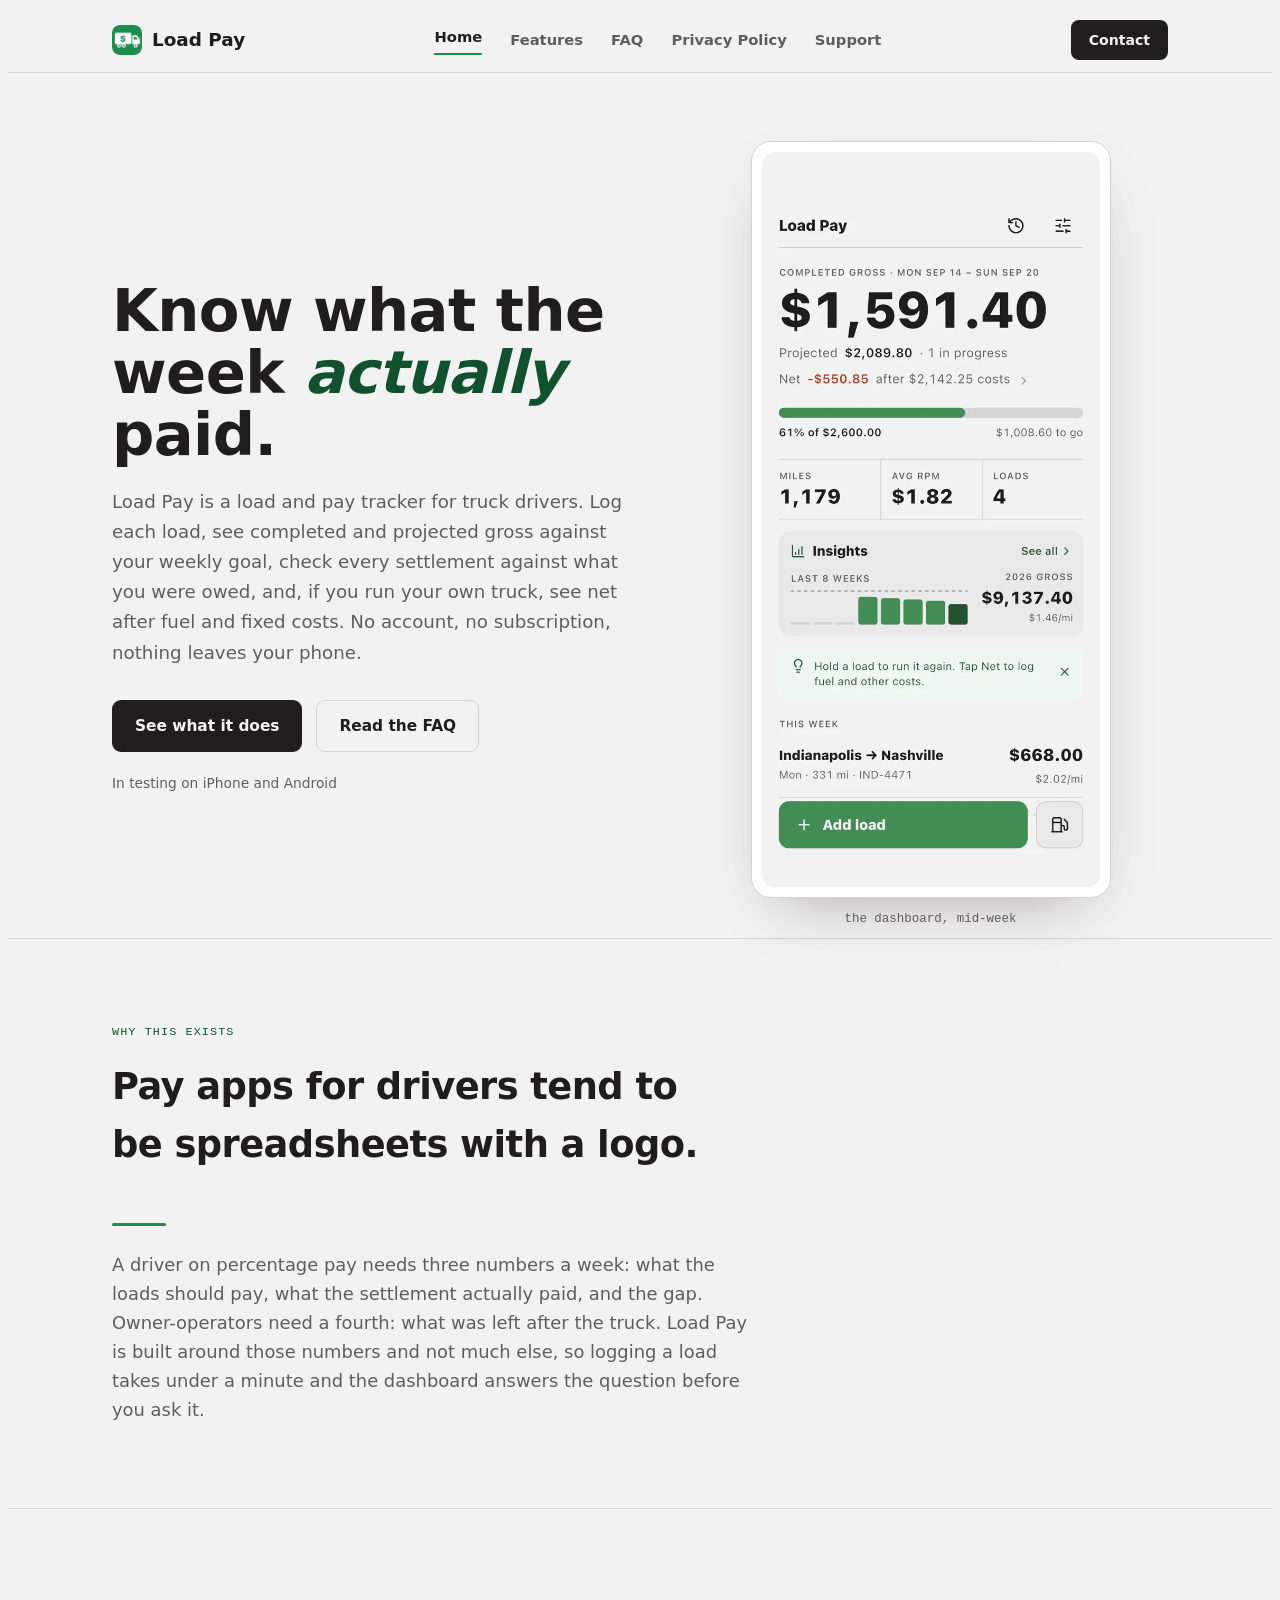
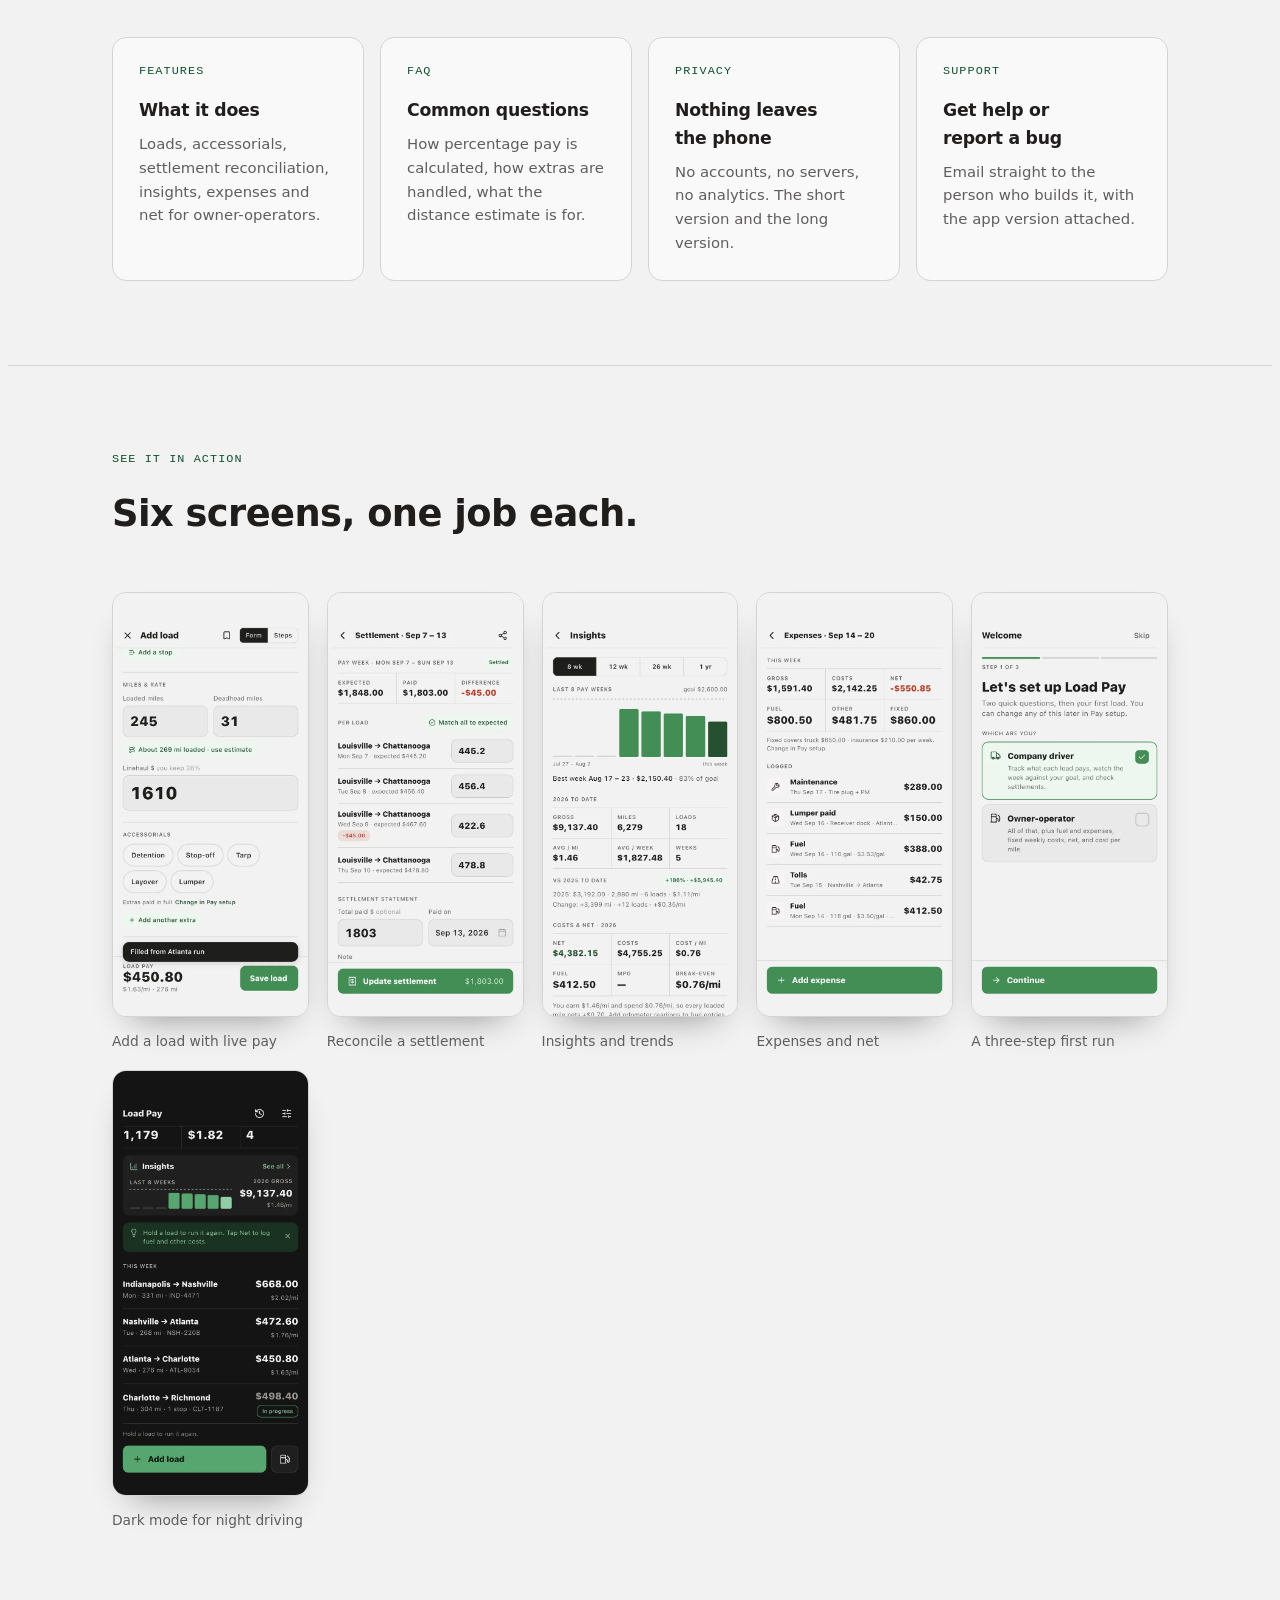
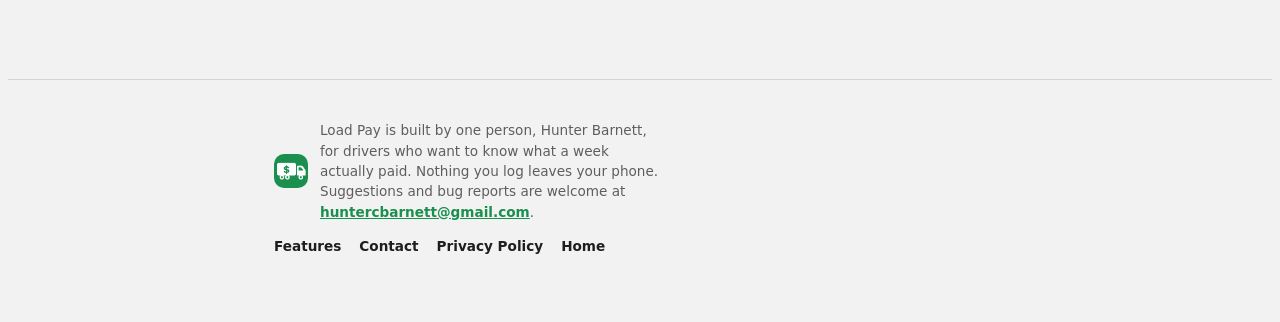
==== index.html @ f5bc5a1c "Load Pay site: home, features, FAQ, privacy policy, support" ====
<!DOCTYPE html>
<html lang="en">
<head>
<meta charset="UTF-8">
<meta name="viewport" content="width=device-width, initial-scale=1.0">
<title>Load Pay — know what the week actually paid</title>
<meta name="description" content="A load and pay tracker for truck drivers: log loads, track the week against your goal, reconcile settlements, and see net after costs. No account, nothing leaves your phone.">
<link rel="icon" href="assets/logo.png">
<link href="assets/style.css" rel="stylesheet">
</head>
<body>

<nav class="nav">
  <div class="wrap nav-inner">
    <a class="brand" href="./">
      <img src="assets/logo.png" alt="" width="30" height="30" style="border-radius:8px">
      <span class="brand-text">Load Pay</span>
    </a>
    <div class="nav-links">
      <a href="./" aria-current="page">Home</a>
      <a href="features/">Features</a>
      <a href="faq/">FAQ</a>
      <a href="privacy/">Privacy Policy</a>
      <a href="support/">Support</a>
    </div>
    <div class="nav-right">
      <a class="nav-cta" href="mailto:huntercbarnett@gmail.com">Contact</a>
      <details class="nav-menu">
        <summary aria-label="Menu">
          <span class="burger" aria-hidden="true"></span>
          <span class="burger-label">Menu</span>
        </summary>
        <div class="nav-menu-panel">
          <a href="./" aria-current="page">Home</a>
          <a href="features/">Features</a>
          <a href="faq/">FAQ</a>
          <a href="privacy/">Privacy Policy</a>
          <a href="support/">Support</a>
          <a class="menu-cta" href="mailto:huntercbarnett@gmail.com">Contact</a>
        </div>
      </details>
    </div>
  </div>
</nav>

<header class="hero">
  <div class="wrap hero-grid">
    <div>
      <h1>Know what the<br>week <em>actually</em> paid.</h1>
      <p class="hero-sub">
        Load Pay is a load and pay tracker for truck drivers. Log each load, see
        completed and projected gross against your weekly goal, check every
        settlement against what you were owed, and, if you run your own truck,
        see net after fuel and fixed costs. No account, no subscription, nothing
        leaves your phone.
      </p>
      <div class="hero-actions">
        <a class="btn btn-primary" href="features/">See what it does</a>
        <a class="btn btn-ghost" href="faq/">Read the FAQ</a>
      </div>
      <p class="hero-note">In testing on iPhone and Android</p>
    </div>
    <div>
      <div class="board-mock">
        <img src="assets/shot-dashboard.webp" alt="The Load Pay dashboard: completed gross for the week, projected total, pace toward the weekly goal, and the week's loads.">
      </div>
      <p class="shot-caption">the dashboard, mid-week</p>
    </div>
  </div>
</header>

<section id="why">
  <div class="wrap">
    <div class="section-head">
      <span class="kicker">Why this exists</span>
      <h2>Pay apps for drivers tend to be spreadsheets with a logo.</h2>
    </div>
    <p class="lede">
      A driver on percentage pay needs three numbers a week: what the loads
      should pay, what the settlement actually paid, and the gap. Owner-operators
      need a fourth: what was left after the truck. Load Pay is built around those
      numbers and not much else, so logging a load takes under a minute and the
      dashboard answers the question before you ask it.
    </p>
  </div>
</section>

<section id="quick">
  <div class="wrap">
    <div class="home-grid">
      <a class="home-card" href="features/">
        <span class="kicker">Features</span>
        <h3>What it does</h3>
        <p>Loads, accessorials, settlement reconciliation, insights, expenses and net for owner-operators.</p>
      </a>
      <a class="home-card" href="faq/">
        <span class="kicker">FAQ</span>
        <h3>Common questions</h3>
        <p>How percentage pay is calculated, how extras are handled, what the distance estimate is for.</p>
      </a>
      <a class="home-card" href="privacy/">
        <span class="kicker">Privacy</span>
        <h3>Nothing leaves the phone</h3>
        <p>No accounts, no servers, no analytics. The short version and the long version.</p>
      </a>
      <a class="home-card" href="support/">
        <span class="kicker">Support</span>
        <h3>Get help or report a bug</h3>
        <p>Email straight to the person who builds it, with the app version attached.</p>
      </a>
    </div>
  </div>
</section>

<section id="shots">
  <div class="wrap">
    <div class="section-head">
      <span class="kicker">See it in action</span>
      <h2>Six screens, one job each.</h2>
    </div>
    <div class="shots">
      <figure class="shot"><img src="assets/shot-add.webp" alt="Adding a load: route, miles, linehaul and extras with live pay in the footer."><figcaption>Add a load with live pay</figcaption></figure>
      <figure class="shot"><img src="assets/shot-settlement.webp" alt="Reconciling a pay week: expected versus paid per load with the difference highlighted."><figcaption>Reconcile a settlement</figcaption></figure>
      <figure class="shot"><img src="assets/shot-insights.webp" alt="Insights: weekly trend against goal, year to date, deadhead ratio and top lanes."><figcaption>Insights and trends</figcaption></figure>
      <figure class="shot"><img src="assets/shot-expenses.webp" alt="Weekly expenses for an owner-operator: gross, costs and net, with fuel, tolls and maintenance logged."><figcaption>Expenses and net</figcaption></figure>
      <figure class="shot"><img src="assets/shot-guide.webp" alt="The first-run guide asking whether the driver is a company driver or an owner-operator."><figcaption>A three-step first run</figcaption></figure>
      <figure class="shot"><img src="assets/shot-dark.webp" alt="The dashboard in dark mode."><figcaption>Dark mode for night driving</figcaption></figure>
    </div>
  </div>
</section>

<footer>
  <div class="wrap footer-inner">
    <div class="footer-brand">
      <img src="assets/logo.png" alt="" width="34" height="34" style="border-radius:10px;flex-shrink:0;">
      <p>Load Pay is built by one person, Hunter Barnett, for drivers who want to know
      what a week actually paid. Nothing you log leaves your phone. Suggestions and
      bug reports are welcome at <a href="mailto:huntercbarnett@gmail.com">huntercbarnett@gmail.com</a>.</p>
    </div>
    <div class="footer-links">
      <a href="features/">Features</a>
      <a href="mailto:huntercbarnett@gmail.com">Contact</a>
      <a href="privacy/">Privacy Policy</a>
      <a href="./">Home</a>
    </div>
  </div>
</footer>
</body>
</html>
---- assets/style.css ----
:root {
    --paper: #F3F2F2;
    --paper-raised: #FAF9F9;
    --ink: #201E1D;
    --ink-soft: #605D5D;
    --accent: #1A8F4E;
    --accent-text: #0F522D;
    --accent-ink: #F7F7F7;
    --teal: #1A8F4E;
    --teal-soft: #EBF7EF;
    --line: #D7D3D3;
    --line-soft: #EAE7E7;
    --card: #FFFFFF;
    --shadow: 20 6% 20%;

    --font-display: -apple-system, "SF Pro Display", "Segoe UI", system-ui, sans-serif;
    --font-body: -apple-system, "SF Pro Text", "Segoe UI", system-ui, sans-serif;
    --font-mono: "SF Mono", Menlo, Consolas, monospace;
  }

  @media (prefers-color-scheme: dark) {
    :root:not([data-theme="light"]) {
      --paper: #151413;
      --paper-raised: #1E1C1B;
      --ink: #F3F2F2;
      --ink-soft: #B6B1B0;
      --accent: #2FA86A;
      --accent-text: #7BD0A2;
      --accent-ink: #07160D;
      --teal: #2FA86A;
      --teal-soft: #12331F;
      --line: #433E3D;
      --line-soft: #2A2726;
      --card: #211F1E;
      --shadow: 20 6% 2%;
    }
  }
  :root[data-theme="dark"] {
    --paper: #151413;
    --paper-raised: #1E1C1B;
    --ink: #F3F2F2;
    --ink-soft: #B6B1B0;
    --accent: #2FA86A;
    --accent-text: #7BD0A2;
    --accent-ink: #07160D;
    --teal: #2FA86A;
    --teal-soft: #12331F;
    --line: #433E3D;
    --line-soft: #2A2726;
    --card: #211F1E;
    --shadow: 20 6% 2%;
  }

  * { box-sizing: border-box; }
  body {
    background: var(--paper);
    color: var(--ink);
    font-family: var(--font-body);
    font-size: 16px;
    line-height: 1.6;
    -webkit-font-smoothing: antialiased;
  }
  h1, h2, h3, h4 { font-family: var(--font-display); font-weight: 800; letter-spacing: -0.015em; text-wrap: balance; margin: 0; color: var(--ink); }
  p { margin: 0; }
  a { color: inherit; }
  ::selection { background: var(--accent); color: var(--accent-ink); }
  :focus-visible { outline: 2px solid var(--teal); outline-offset: 3px; border-radius: 4px; }

  .wrap { max-width: 1120px; margin: 0 auto; padding: 0 32px; }
  @media (max-width: 640px) { .wrap { padding: 0 20px; } }

  /* ---------- Nav ---------- */
  .nav {
    position: sticky; top: 0; z-index: 40;
    background: color-mix(in srgb, var(--paper) 88%, transparent);
    backdrop-filter: blur(10px);
    border-bottom: 1px solid var(--line);
  }
  .nav-inner {
    display: flex; align-items: center; justify-content: space-between;
    height: 64px;
    /* A real gap, so the links and the Contact button can never end up
       touching — which is how they came to overlap on a tablet. */
    gap: 20px;
  }
  .brand { flex-shrink: 0; display: flex; align-items: center; gap: 10px; font-family: var(--font-display); font-weight: 600; font-size: 1.15rem; text-decoration: none; }
  .brand-mark {
    width: 30px; height: 30px; border-radius: 9px;
    background: var(--accent); color: var(--accent-ink);
    display: flex; align-items: center; justify-content: center;
    font-family: var(--font-mono); font-weight: 500; font-size: 0.8rem;
    flex-shrink: 0;
  }
  /* The gap shrinks with the viewport rather than holding 28px until the
     whole row stops fitting. The six links plus the brand and the button
     needed 784px, but the links only hid below 760px — so between those
     two numbers the row overflowed and the Contact button sat on top of
     the last link. Reported on an Android tablet, where the fallback font
     renders wider than it does here and the squeeze starts sooner. */
  .nav-links {
    display: flex; align-items: center; font-weight: 600;
    gap: clamp(14px, 2.2vw, 28px); font-size: 0.92rem;
    min-width: 0;
  }
  .nav-links a { text-decoration: none; color: var(--ink-soft); transition: color .15s; }
  .nav-links a:hover { color: var(--ink); }
  /* The nav mixes two kinds of link: five that scroll this page, two that
     leave it. Styled identically they read as one list and the jump to a
     different page comes as a surprise, so the two groups are separated
     and the ones that navigate carry a mark. */
  .nav-divider {
    width: 1px; height: 18px; background: var(--line); flex-shrink: 0;
  }
  .nav-away::after {
    content: "↗"; font-size: 0.78em; margin-left: 3px;
    vertical-align: 1px; opacity: 0.65;
  }

  .menu-heading {
    font-family: var(--font-mono); font-size: 0.66rem; font-weight: 500;
    text-transform: uppercase; letter-spacing: 0.08em;
    color: var(--ink-soft); padding: 10px 14px 4px;
  }
  .nav-menu-panel .menu-heading:first-child { padding-top: 4px; }
  .nav-cta {
    background: var(--ink); color: var(--paper);
    padding: 9px 18px; border-radius: 8px; text-decoration: none;
    font-size: 0.88rem; font-weight: 700;
    /* Neither of these may be squashed to make room: a half-width
       Contact button is what overlapping looks like from the other side. */
    flex-shrink: 0; white-space: nowrap;
  }
  /* Hidden well before the row actually runs out of room, so a device
     whose fonts render a little wider still has slack. Raised from 900
     when a seventh link was added — the number has to move with the
     content, which is the trap the original 760 fell into.
     Below this the menu button takes over: hiding the links without
     replacing them left About and the Privacy Policy reachable only from
     the footer, which is not navigation. */
  @media (max-width: 1000px) { .nav-links { display: none; } }

  .nav-right { display: flex; align-items: center; gap: 10px; flex-shrink: 0; }

  /* A native <details>, so the menu opens with no JavaScript at all. The
     small script at the end of the page only closes it after a tap. */
  .nav-menu { position: relative; display: none; }
  /* Wherever the menu exists, it holds everything — including Contact.
     One place to look beats a button in the row and a list beside it. */
  @media (max-width: 1000px) {
    .nav-menu { display: block; }
    .nav-cta { display: none; }
  }

  .nav-menu > summary {
    list-style: none; cursor: pointer; user-select: none;
    display: flex; align-items: center; gap: 8px;
    padding: 8px 14px 8px 12px; border-radius: 8px;
    border: 1px solid var(--line); background: var(--paper-raised);
    font-size: 0.86rem; font-weight: 700; color: var(--ink);
  }
  .nav-menu > summary::-webkit-details-marker { display: none; }
  .nav-menu > summary:hover { border-color: var(--accent); }

  /* Three bars drawn from one element, so there is no icon to load. */
  .burger {
    width: 16px; height: 2px; border-radius: 2px; background: currentColor;
    position: relative; display: block; flex-shrink: 0;
  }
  .burger::before, .burger::after {
    content: ""; position: absolute; left: 0; width: 16px; height: 2px;
    border-radius: 2px; background: currentColor;
  }
  .burger::before { top: -5px; }
  .burger::after { top: 5px; }
  .nav-menu[open] .burger { background: transparent; }
  .nav-menu[open] .burger::before { top: 0; transform: rotate(45deg); }
  .nav-menu[open] .burger::after { top: 0; transform: rotate(-45deg); }

  .nav-menu-panel {
    position: absolute; right: 0; top: calc(100% + 10px);
    min-width: 208px; padding: 8px;
    display: flex; flex-direction: column;
    background: var(--card); border: 1px solid var(--line);
    border-radius: 12px; box-shadow: 0 14px 34px -12px rgba(0,0,0,0.3);
  }
  .nav-menu-panel a {
    padding: 11px 14px; border-radius: 8px; text-decoration: none;
    font-size: 0.95rem; font-weight: 600; color: var(--ink);
  }
  .nav-menu-panel a:hover { background: var(--line-soft); }
  /* The one action in a list of destinations, so it is set apart. */
  .menu-cta {
    margin-top: 6px; padding-top: 14px;
    border-top: 1px solid var(--line); border-radius: 0 0 8px 8px;
    color: var(--accent-text);
  }

  @media (max-width: 400px) { .burger-label { display: none; } }

  /* The wordmark stays: with Contact in the menu the row is only the
     brand and the menu button, which fits a 320 phone with room to
     spare. It was hidden while all three had to share 375px. */

  /* ---------- Hero ---------- */
  .hero { padding: 76px 0 64px; }
  .hero-grid { display: grid; grid-template-columns: 1.05fr 0.95fr; gap: 56px; align-items: center; }
  @media (max-width: 900px) { .hero-grid { grid-template-columns: 1fr; gap: 44px; } }

  .hero h1 {
    margin-top: 4px;
    font-size: clamp(2.6rem, 5vw, 3.7rem);
    font-weight: 600; line-height: 1.04; letter-spacing: -0.01em;
  }
  .hero h1 em { font-style: italic; color: var(--accent-text); }
  .hero-sub {
    margin-top: 22px; font-size: 1.14rem; color: var(--ink-soft);
    max-width: 46ch; line-height: 1.65;
  }
  .hero-actions { display: flex; flex-wrap: wrap; gap: 14px; margin-top: 32px; }
  .btn {
    display: inline-flex; align-items: center; gap: 9px;
    padding: 13px 22px; border-radius: 9px; font-weight: 700; font-size: 0.96rem;
    text-decoration: none; border: 1px solid transparent; cursor: pointer;
    transition: transform .15s, box-shadow .15s;
  }
  .btn:hover { transform: translateY(-1px); }
  .btn-primary { background: var(--ink); color: var(--paper); }
  .btn-primary:hover { box-shadow: 0 8px 20px -8px hsl(var(--shadow) / 0.5); }
  .btn-ghost { background: transparent; border-color: var(--line); color: var(--ink); }
  .btn-ghost:hover { border-color: var(--ink-soft); }

  .hero-note { margin-top: 20px; font-size: 0.86rem; color: var(--ink-soft); display: flex; align-items: center; gap: 8px; }

  /* ---------- Hero screenshot ---------- */
  .board-mock {
    background: var(--card); border: 1px solid var(--line);
    border-radius: 20px; padding: 10px;
    box-shadow: 0 24px 60px -30px hsl(var(--shadow) / 0.45);
    max-width: 360px; margin: 0 auto;
  }
  .board-mock img {
    display: block; width: 100%; border-radius: 13px;
    /* The real screenshot is a light UI regardless of site theme — same
       reasoning as the app itself, which has no dark mode of its own. */
  }
  .shot-caption {
    text-align: center; font-size: 0.78rem; color: var(--ink-soft);
    margin-top: 12px; font-family: var(--font-mono);
  }

  /* ---------- Gallery ---------- */
  .gallery { display: grid; grid-template-columns: 1fr 1fr; gap: 40px; align-items: start; }
  @media (max-width: 760px) { .gallery { grid-template-columns: 1fr; } }
  .gallery-shot {
    background: var(--card); border: 1px solid var(--line); border-radius: 18px;
    padding: 10px; box-shadow: 0 20px 45px -28px hsl(var(--shadow) / 0.4);
  }
  .gallery-shot img { display: block; width: 100%; border-radius: 11px; }
  .gallery-text h3 { font-size: 1.2rem; font-weight: 700; font-family: var(--font-body); margin-bottom: 10px; }
  .gallery-text p { color: var(--ink-soft); font-size: 0.96rem; line-height: 1.6; }
  .gallery-col { display: flex; flex-direction: column; gap: 18px; }
  @media (max-width: 760px) { .gallery-col { order: -1; } }

  /* ---------- Section shell ---------- */
  section { padding: 84px 0; border-top: 1px solid var(--line); }
  .section-head { max-width: 640px; margin-bottom: 48px; }
  .kicker {
    font-family: var(--font-mono); font-size: 0.74rem; font-weight: 500;
    text-transform: uppercase; letter-spacing: 0.09em; color: var(--accent-text); margin-bottom: 12px; display: block;
  }
  .section-head h2 { font-size: clamp(1.7rem, 3vw, 2.3rem); font-weight: 600; }
  .section-head p { margin-top: 14px; font-size: 1.05rem; color: var(--ink-soft); }

  /* ---------- Feature grid ---------- */
  .feature-grid { display: grid; grid-template-columns: repeat(3, 1fr); gap: 1px; background: var(--line); border: 1px solid var(--line); border-radius: 16px; overflow: hidden; }
  @media (max-width: 860px) { .feature-grid { grid-template-columns: repeat(2, 1fr); } }
  @media (max-width: 560px) { .feature-grid { grid-template-columns: 1fr; } }
  .feature {
    background: var(--card); padding: 28px 26px; display: flex; flex-direction: column; gap: 14px;
  }
  .feature .icon {
    width: 38px; height: 38px; border-radius: 10px; background: var(--line-soft);
    display: flex; align-items: center; justify-content: center; color: var(--teal);
  }
  .feature h3 { font-size: 1.05rem; font-weight: 700; font-family: var(--font-body); }
  .feature p { font-size: 0.92rem; color: var(--ink-soft); line-height: 1.55; }
  .feature .tag {
    font-family: var(--font-mono); font-size: 0.7rem; color: var(--ink-soft);
    background: var(--paper-raised); border: 1px solid var(--line); padding: 2px 8px;
    border-radius: 100px; align-self: flex-start; margin-top: -2px;
  }

  /* ---------- Stats ---------- */
  .stats { display: grid; grid-template-columns: repeat(3, 1fr); gap: 28px; }
  @media (max-width: 760px) { .stats { grid-template-columns: 1fr; } }
  .stat .num { font-family: var(--font-display); font-size: 2.6rem; font-weight: 600; color: var(--ink); font-variant-numeric: tabular-nums; }
  .stat .num span { color: var(--accent-text); }
  .stat .label { margin-top: 6px; font-size: 0.9rem; color: var(--ink-soft); max-width: 24ch; }

  .quote-block {
    margin-top: 56px; padding: 32px 36px; background: var(--paper-raised);
    border-left: 3px solid var(--accent); border-radius: 4px 14px 14px 4px;
  }
  .quote-block p { font-family: var(--font-display); font-size: 1.28rem; font-style: italic; line-height: 1.5; color: var(--ink); }
  .quote-block cite { display: block; margin-top: 14px; font-family: var(--font-body); font-style: normal; font-size: 0.86rem; color: var(--ink-soft); font-weight: 600; }

  /* ---------- Docs ---------- */
  #docs { padding-top: 84px; }
  .docs-layout { display: grid; grid-template-columns: 220px 1fr; gap: 56px; align-items: start; }
  @media (max-width: 860px) { .docs-layout { grid-template-columns: 1fr; } }

  .docs-nav { position: sticky; top: 84px; display: flex; flex-direction: column; gap: 2px; }
  @media (max-width: 860px) { .docs-nav { position: static; flex-direction: row; flex-wrap: wrap; margin-bottom: 8px; } }
  .docs-nav-group { margin-bottom: 18px; }
  .docs-nav-title { font-family: var(--font-mono); font-size: 0.68rem; text-transform: uppercase; letter-spacing: 0.08em; color: var(--ink-soft); margin-bottom: 8px; display: block; }
  .docs-nav a {
    display: block; padding: 6px 10px; margin-left: -10px; border-radius: 7px;
    font-size: 0.89rem; color: var(--ink-soft); text-decoration: none; font-weight: 600;
  }
  .docs-nav a:hover { background: var(--line-soft); color: var(--ink); }

  .doc-section { margin-bottom: 52px; scroll-margin-top: 84px; }
  .doc-section h3 {
    font-size: 1.28rem; font-weight: 600; padding-bottom: 14px; margin-bottom: 20px;
    border-bottom: 1px solid var(--line); display: flex; align-items: center; gap: 12px;
  }
  .doc-num {
    font-family: var(--font-mono); font-size: 0.78rem; color: var(--teal);
    background: var(--teal-soft); width: 26px; height: 26px; border-radius: 7px;
    display: flex; align-items: center; justify-content: center; flex-shrink: 0;
  }
  .doc-section p { color: var(--ink-soft); margin-bottom: 14px; max-width: 68ch; }
  .doc-section p:last-child { margin-bottom: 0; }
  .doc-section strong { color: var(--ink); font-weight: 700; }
  .doc-section ul, .doc-section ol { margin: 0 0 14px; padding-left: 22px; color: var(--ink-soft); max-width: 66ch; }
  .doc-section li { margin-bottom: 8px; line-height: 1.55; }
  .doc-section li::marker { color: var(--teal); font-weight: 700; }
  .setting {
    font-family: var(--font-mono); font-size: 0.82rem; color: var(--ink);
    background: var(--paper-raised); border: 1px solid var(--line);
    padding: 1px 7px; border-radius: 5px; white-space: nowrap;
  }
  .callout {
    background: var(--paper-raised); border: 1px solid var(--line); border-radius: 10px;
    padding: 16px 18px; margin: 18px 0; font-size: 0.92rem; color: var(--ink-soft);
    display: flex; gap: 12px;
  }
  .callout .mark { color: var(--accent-text); font-weight: 700; flex-shrink: 0; font-family: var(--font-mono); }
  .callout.privacy { border-color: color-mix(in srgb, var(--teal) 40%, var(--line)); }
  .callout.privacy .mark { color: var(--teal); }

  /* ---------- FAQ ---------- */
  .faq { max-width: 760px; }
  .faq-item { border-bottom: 1px solid var(--line); padding: 22px 0; }
  .faq-item:first-child { padding-top: 0; }
  .faq-q { font-family: var(--font-display); font-size: 1.12rem; font-weight: 600; margin-bottom: 10px; }
  .faq-a { color: var(--ink-soft); font-size: 0.96rem; max-width: 62ch; }

  /* ---------- Footer ---------- */
  footer { padding: 48px 0 60px; }
  .footer-inner { display: flex; justify-content: space-between; align-items: flex-end; flex-wrap: wrap; gap: 20px; }
  .footer-brand { display: flex; align-items: center; gap: 14px; }
  .footer-inner p { font-size: 0.85rem; color: var(--ink-soft); max-width: 40ch; line-height: 1.6; }
  .footer-links { display: flex; gap: 20px; font-size: 0.86rem; font-weight: 700; }
  .footer-links a { text-decoration: none; color: var(--ink); }
  .footer-links a:hover { color: var(--teal); }

  /* ---------- About teaser ---------- */
  #about-teaser { border-top: 1px solid var(--line); }
  .about-teaser-card {
    display: flex; align-items: center; justify-content: space-between;
    gap: 32px; flex-wrap: wrap;
    background: var(--paper-raised); border: 1px solid var(--line);
    border-left: 3px solid var(--accent);
    border-radius: 16px; padding: 32px 34px;
  }
  .about-teaser-card h2 { font-size: 1.5rem; font-weight: 600; }
  .about-teaser-card p {
    margin-top: 12px; color: var(--ink-soft); max-width: 58ch;
    font-size: 0.98rem;
  }
  .about-teaser-card .btn { flex-shrink: 0; }

  /* ---------- Support ---------- */
  .support-grid { display: flex; flex-wrap: wrap; gap: 16px; }
  .support-card {
    display: flex; align-items: center; gap: 14px; min-width: 236px;
    background: var(--card); border: 1px solid var(--line); border-radius: 12px;
    padding: 15px 20px; text-decoration: none; color: var(--ink);
    transition: border-color .15s, transform .15s;
  }
  .support-card:hover { border-color: var(--accent); transform: translateY(-2px); }
  .support-card:focus-visible { outline: 2px solid var(--accent); outline-offset: 3px; }
  .support-mark {
    width: 40px; height: 40px; border-radius: 11px; flex-shrink: 0;
    display: grid; place-items: center;
    font-family: var(--font-display); font-weight: 700; font-size: 1.15rem;
    background: var(--accent); color: var(--accent-ink);
  }
  .support-mark.cash { background: var(--teal); color: var(--paper-raised); }
  .support-name { font-weight: 700; font-size: 0.95rem; display: block; }
  .support-handle { font-family: var(--font-mono); font-size: 0.83rem; color: var(--ink-soft); }

  /* ---------- Hero ---------- */
  header.hero { padding: 68px 0 8px; }
  .kicker {
    font-family: var(--font-mono); font-size: 0.74rem; font-weight: 500;
    text-transform: uppercase; letter-spacing: 0.09em; color: var(--accent-text);
    margin-bottom: 16px; display: block;
  }
  h1 { font-size: clamp(2.1rem, 5.2vw, 3.1rem); font-weight: 600; line-height: 1.12; }
  .lede {
    margin-top: 24px; font-size: 1.12rem; line-height: 1.62;
    color: var(--ink-soft); max-width: 56ch;
  }
  /* A rule that reads as a signature stroke rather than a divider. */
  .lede::before {
    content: ""; display: block; width: 54px; height: 3px; border-radius: 2px;
    background: var(--accent); margin-bottom: 24px;
  }

  main { padding-bottom: 40px; }
  .about-section { margin-top: 56px; scroll-margin-top: 80px; }
  .about-section h2 {
    font-size: 1.32rem; font-weight: 600; padding-bottom: 12px; margin-bottom: 18px;
    border-bottom: 1px solid var(--line);
  }
  .about-section p { color: var(--ink-soft); margin-bottom: 14px; max-width: 66ch; }
  .about-section p:last-child { margin-bottom: 0; }


  /* ---------- The honest three ---------- */
  /* Three across where they fit, one across where they don't — never two
     with a third stranded on its own row, which is what 240px gave at this
     column width. */
  .honest-grid {
    display: grid; gap: 16px; margin-top: 26px;
    grid-template-columns: repeat(auto-fit, minmax(205px, 1fr));
  }
  @media (max-width: 700px) { .honest-grid { grid-template-columns: 1fr; } }
  .honest-card {
    background: var(--card); border: 1px solid var(--line);
    border-radius: 14px; padding: 22px 24px 24px;
    /* The top edge carries the meaning: what you gain, what it costs, and
       the question nobody likes being asked. */
    border-top: 3px solid var(--line);
  }
  .honest-card.good { border-top-color: var(--teal); }
  .honest-card.cost { border-top-color: var(--accent); }
  .honest-card.stop { border-top-color: var(--ink-soft); }
  .honest-label {
    display: block; font-family: var(--font-mono); font-size: 0.7rem;
    font-weight: 500; text-transform: uppercase; letter-spacing: 0.08em;
    color: var(--ink); margin-bottom: 10px;
  }
  .honest-card p { font-size: 0.93rem; line-height: 1.62; margin: 0; }


  /* ---------- Facts ---------- */
  .facts { margin: 4px 0 0; display: grid; gap: 0; }
  .facts > div {
    display: flex; flex-wrap: wrap; gap: 4px 18px;
    padding: 13px 0; border-bottom: 1px solid var(--line-soft);
  }
  .facts > div:last-child { border-bottom: 0; }
  .facts dt {
    font-family: var(--font-mono); font-size: 0.74rem; text-transform: uppercase;
    letter-spacing: 0.07em; color: var(--ink-soft); min-width: 118px;
    padding-top: 3px;
  }
  .facts dd { margin: 0; font-weight: 600; color: var(--ink); }
  /* On a narrow screen the long values wrap onto their own line anyway,
     so half the rows aligned and half didn't. Stack every row instead of
     letting the content decide row by row. */
  @media (max-width: 560px) {
    .facts > div { flex-direction: column; gap: 3px; }
    .facts dt { min-width: 0; padding-top: 0; }
  }


  /* ---------- Sign-off ---------- */
  .signoff {
    margin-top: 60px; padding: 30px 32px;
    background: var(--teal-soft);
    border: 1px solid color-mix(in srgb, var(--teal) 32%, transparent);
    border-radius: 16px;
  }
  .signoff p { color: var(--ink); max-width: 60ch; }
  .signoff-name {
    margin-top: 14px; font-family: var(--font-display); font-size: 1.15rem;
    font-weight: 600; font-style: italic;
  }

  footer { border-top: 1px solid var(--line); padding: 40px 0 56px; margin-top: 64px; }
  .footer-inner {
    display: flex; align-items: center; gap: 14px; flex-wrap: wrap;
    justify-content: space-between; max-width: 780px; margin: 0 auto; padding: 0 24px;
  }
  .footer-brand { display: flex; align-items: center; gap: 12px; }
  .footer-brand p { font-size: 0.85rem; color: var(--ink-soft); max-width: 40ch; line-height: 1.5; }
  .footer-links { display: flex; gap: 18px; font-size: 0.85rem; font-weight: 700; flex-wrap: wrap; }
  .footer-links a { text-decoration: none; color: var(--ink); }
  .footer-links a:hover { color: var(--teal); }

  /* ---------- Page nav ---------- */
  /* Every entry is a real page now, so the two-kinds-of-link problem is
     gone with the single page it came from: no anchors, no outbound
     marker, no "on this page" group. */
  .nav-links a[aria-current="page"] { color: var(--ink); }
  .nav-links a[aria-current="page"]::after {
    content: ""; display: block; height: 2px; border-radius: 2px;
    background: var(--accent); margin-top: 4px;
  }
  .nav-menu-panel a[aria-current="page"] {
    background: var(--line-soft); color: var(--ink);
  }

  /* ---------- Page header, shared by every inner page ---------- */
  /* Less bottom padding when the H1 stands alone, since the section that
     follows brings its own headline. */
  .page-head { padding: 64px 0 4px; }
  .page-head h1 { font-size: clamp(2rem, 4.6vw, 2.8rem); font-weight: 600; line-height: 1.14; }
  .page-head .page-sub {
    margin-top: 18px; font-size: 1.08rem; color: var(--ink-soft); max-width: 62ch;
  }

  /* ---------- Next/prev, so a page is not a dead end ---------- */
  .page-nav {
    display: flex; justify-content: space-between; gap: 16px; flex-wrap: wrap;
    margin-top: 64px; padding-top: 28px; border-top: 1px solid var(--line);
  }
  .page-nav a {
    display: flex; flex-direction: column; gap: 3px; text-decoration: none;
    color: var(--ink); font-weight: 700; font-size: 0.98rem;
  }
  .page-nav span {
    font-family: var(--font-mono); font-size: 0.68rem; text-transform: uppercase;
    letter-spacing: 0.08em; color: var(--ink-soft); font-weight: 500;
  }
  .page-nav a:hover { color: var(--teal); }
  .page-nav .next { text-align: right; margin-left: auto; }

  /* ---------- Home: where to go next ---------- */
  /* Exactly four cards, so the columns are stated rather than fitted:
     auto-fit gave three across with the fourth stranded on its own row. */
  .home-grid {
    display: grid; gap: 16px; margin-top: 44px;
    grid-template-columns: repeat(4, 1fr);
  }
  @media (max-width: 1040px) { .home-grid { grid-template-columns: repeat(2, 1fr); } }
  @media (max-width: 600px)  { .home-grid { grid-template-columns: 1fr; } }
  .home-card {
    display: block; text-decoration: none; color: inherit;
    background: var(--paper-raised); border: 1px solid var(--line);
    border-radius: 14px; padding: 24px 26px; transition: border-color .15s, transform .15s;
  }
  .home-card:hover { border-color: var(--accent); transform: translateY(-2px); }
  .home-card h3 {
    font-family: var(--font-display); font-size: 1.08rem; font-weight: 600;
    margin: 0 0 8px;
  }
  .home-card p { font-size: 0.93rem; color: var(--ink-soft); line-height: 1.6; margin: 0; }
  .home-card .go {
    display: inline-block; margin-top: 12px; font-size: 0.86rem;
    font-weight: 700; color: var(--accent-text);
  }

  /* ---------- Screenshot gallery ---------- */
  /* A row that scrolls with snap on a phone and becomes a grid when there
     is room. No lightbox and no carousel script: the images are the point,
     and a gallery that needs JavaScript to show them is a gallery that
     shows nothing when it fails. */
  .shots {
    display: grid; gap: 18px; margin-top: 40px;
    grid-template-columns: repeat(5, minmax(0, 1fr));
  }
  .shot { margin: 0; display: flex; flex-direction: column; }
  .shot img {
    width: 100%; height: auto; display: block;
    border-radius: 14px; border: 1px solid var(--line);
    background: var(--card);
    box-shadow: 0 18px 34px -20px rgba(0,0,0,0.45);
  }
  .shot figcaption {
    margin-top: 14px; font-size: 0.86rem; line-height: 1.55;
    color: var(--ink-soft);
  }
  .shot figcaption strong {
    display: block; color: var(--ink); font-size: 0.93rem;
    font-weight: 700; margin-bottom: 3px;
  }

  @media (max-width: 1040px) {
    .shots { grid-template-columns: repeat(3, minmax(0, 1fr)); }
  }
  /* On a phone the row scrolls sideways and each shot is cropped to its
     top. A phone screenshot is about 2:1, so showing a whole phone screen
     on a phone screen spends more than half the viewport — and the lower
     half of most of these is empty background anyway. The title bar names
     the screen and the first rows carry the content, with a soft fade at
     the cut so it reads as deliberate rather than clipped. */
  @media (max-width: 720px) {
    .shots {
      display: flex; gap: 14px;
      overflow-x: auto; scroll-snap-type: x mandatory;
      margin-left: -24px; margin-right: -24px;
      padding: 4px 24px 10px;
      -webkit-overflow-scrolling: touch;
      scrollbar-width: thin;
    }
    .shot { flex: 0 0 54%; scroll-snap-align: center; position: relative; }
    .shot img {
      height: 210px; object-fit: cover; object-position: top center;
      border-bottom-left-radius: 4px; border-bottom-right-radius: 4px;
    }
    .shot::after {
      content: ""; position: absolute; left: 1px; right: 1px;
      top: 182px; height: 28px; pointer-events: none;
      border-radius: 0 0 4px 4px;
      background: linear-gradient(to bottom,
        rgba(255,253,246,0), var(--card));
    }
    .shot figcaption { margin-top: 12px; font-size: 0.82rem; }
    .shot figcaption strong { font-size: 0.89rem; }
  }


  /* The email is a link inside footer prose, which is set in the muted
     ink — it needs to be visibly a link without shouting. */
  .footer-brand p a { color: var(--teal); font-weight: 600; }
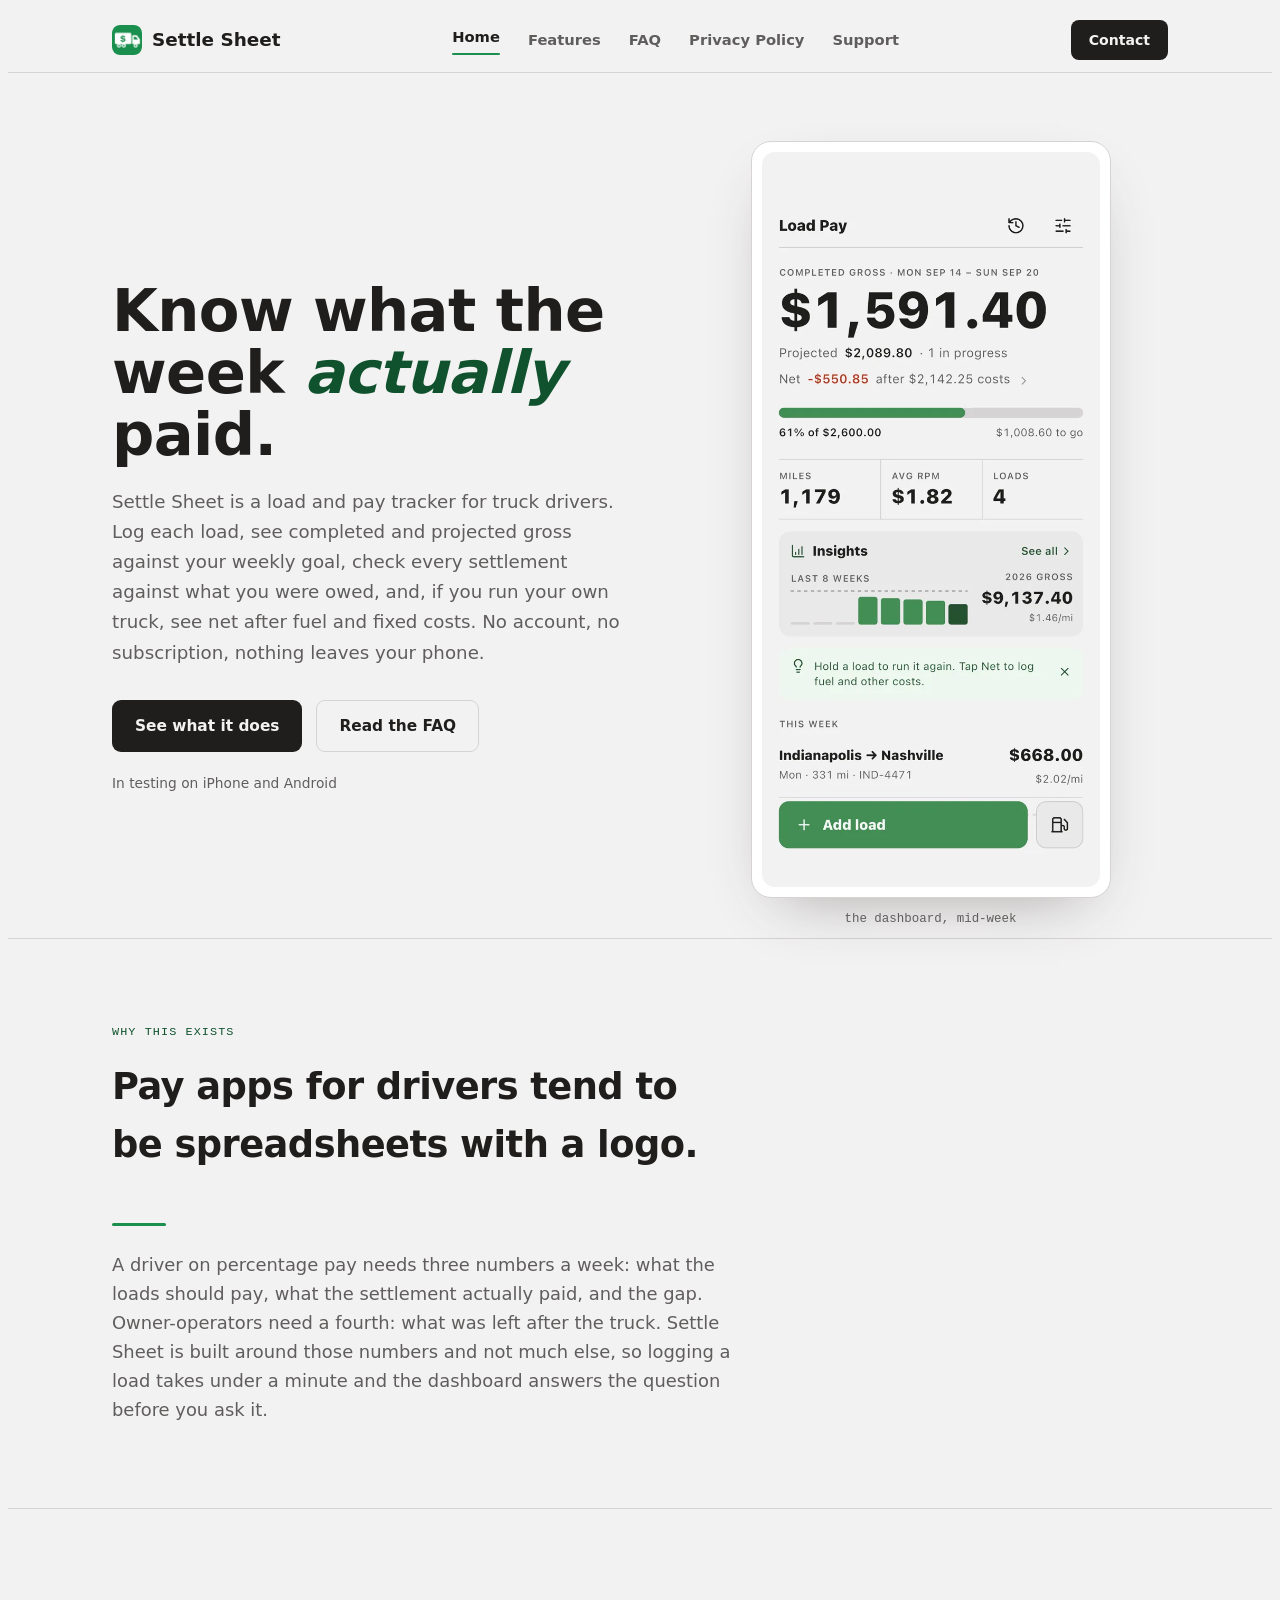
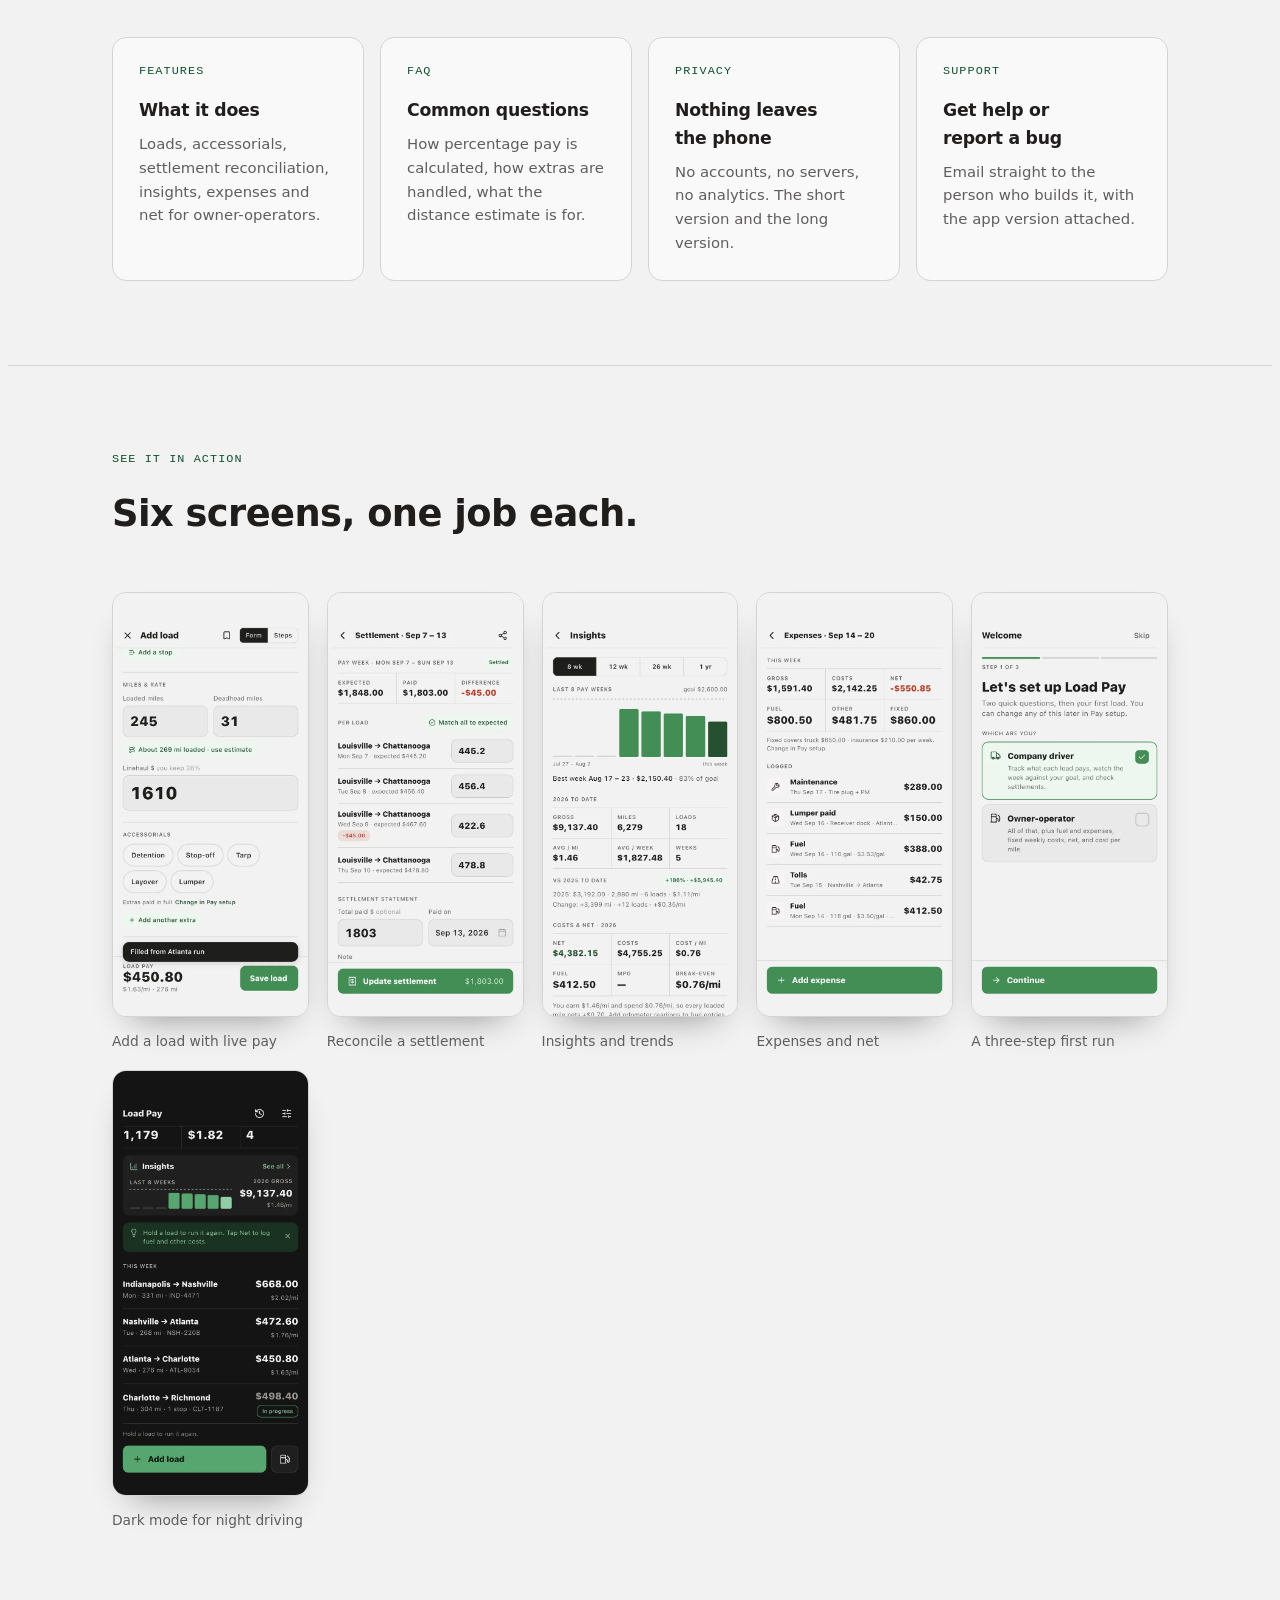
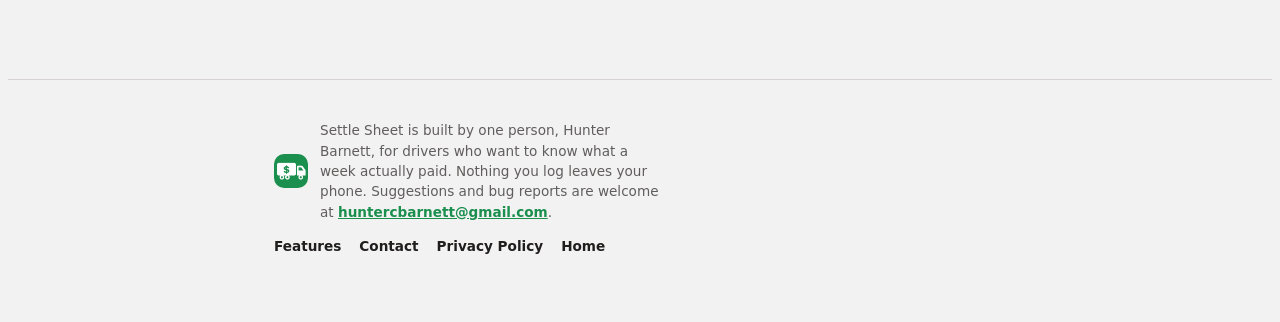
==== commit d820208e: "Rename to Settle Sheet" ====
--- a/index.html
+++ b/index.html
@@ -3,7 +3,7 @@
 <head>
 <meta charset="UTF-8">
 <meta name="viewport" content="width=device-width, initial-scale=1.0">
-<title>Load Pay — know what the week actually paid</title>
+<title>Settle Sheet — know what the week actually paid</title>
 <meta name="description" content="A load and pay tracker for truck drivers: log loads, track the week against your goal, reconcile settlements, and see net after costs. No account, nothing leaves your phone.">
 <link rel="icon" href="assets/logo.png">
 <link href="assets/style.css" rel="stylesheet">
@@ -14,7 +14,7 @@
   <div class="wrap nav-inner">
     <a class="brand" href="./">
       <img src="assets/logo.png" alt="" width="30" height="30" style="border-radius:8px">
-      <span class="brand-text">Load Pay</span>
+      <span class="brand-text">Settle Sheet</span>
     </a>
     <div class="nav-links">
       <a href="./" aria-current="page">Home</a>
@@ -48,7 +48,7 @@
     <div>
       <h1>Know what the<br>week <em>actually</em> paid.</h1>
       <p class="hero-sub">
-        Load Pay is a load and pay tracker for truck drivers. Log each load, see
+        Settle Sheet is a load and pay tracker for truck drivers. Log each load, see
         completed and projected gross against your weekly goal, check every
         settlement against what you were owed, and, if you run your own truck,
         see net after fuel and fixed costs. No account, no subscription, nothing
@@ -62,7 +62,7 @@
     </div>
     <div>
       <div class="board-mock">
-        <img src="assets/shot-dashboard.webp" alt="The Load Pay dashboard: completed gross for the week, projected total, pace toward the weekly goal, and the week's loads.">
+        <img src="assets/shot-dashboard.webp" alt="The Settle Sheet dashboard: completed gross for the week, projected total, pace toward the weekly goal, and the week's loads.">
       </div>
       <p class="shot-caption">the dashboard, mid-week</p>
     </div>
@@ -78,7 +78,7 @@
     <p class="lede">
       A driver on percentage pay needs three numbers a week: what the loads
       should pay, what the settlement actually paid, and the gap. Owner-operators
-      need a fourth: what was left after the truck. Load Pay is built around those
+      need a fourth: what was left after the truck. Settle Sheet is built around those
       numbers and not much else, so logging a load takes under a minute and the
       dashboard answers the question before you ask it.
     </p>
@@ -133,7 +133,7 @@
   <div class="wrap footer-inner">
     <div class="footer-brand">
       <img src="assets/logo.png" alt="" width="34" height="34" style="border-radius:10px;flex-shrink:0;">
-      <p>Load Pay is built by one person, Hunter Barnett, for drivers who want to know
+      <p>Settle Sheet is built by one person, Hunter Barnett, for drivers who want to know
       what a week actually paid. Nothing you log leaves your phone. Suggestions and
       bug reports are welcome at <a href="mailto:huntercbarnett@gmail.com">huntercbarnett@gmail.com</a>.</p>
     </div>
